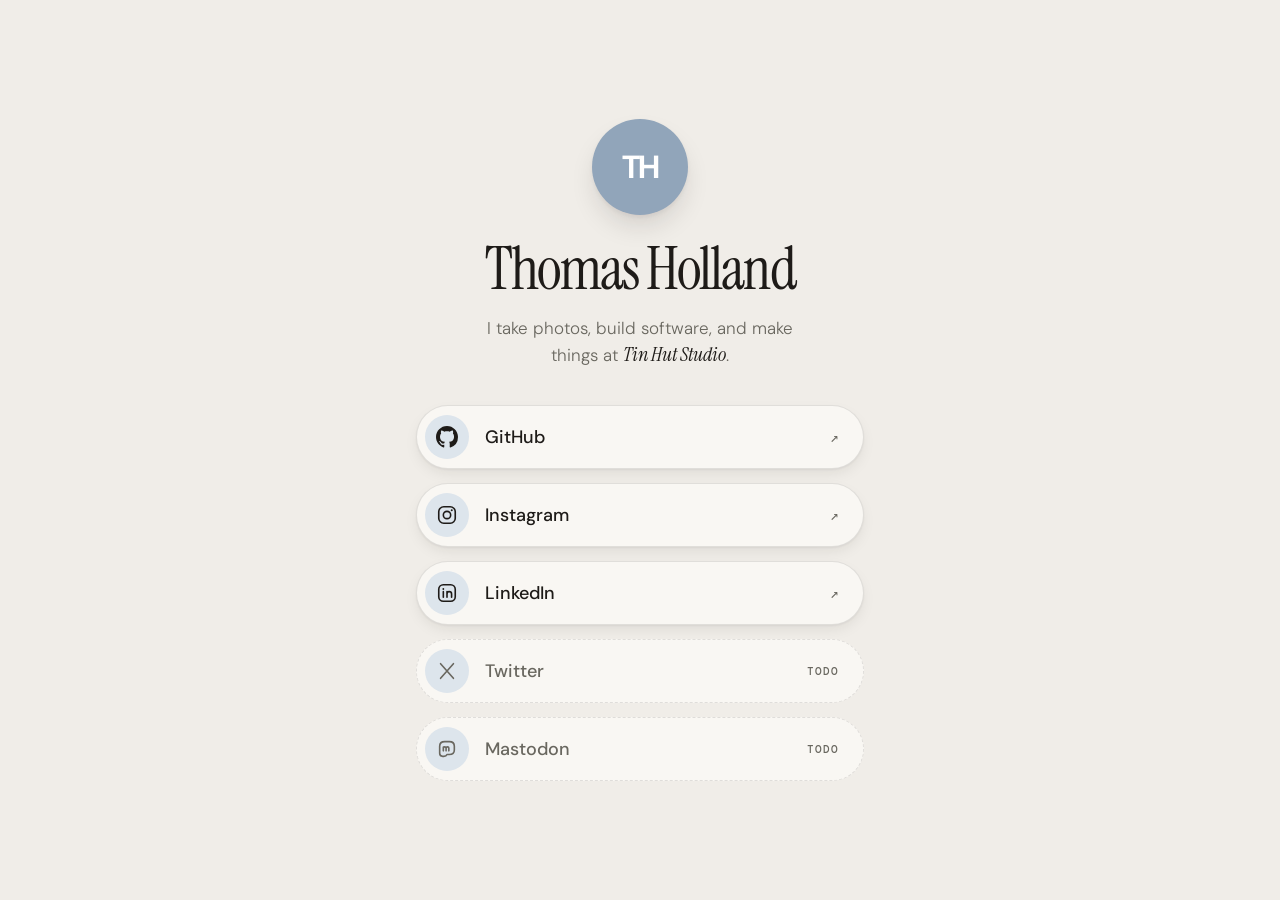
==== index.html @ fc1da15e "Tidy intro wording and OG headline size" ====
<!DOCTYPE html>
<html lang="en-GB">
<head>
<meta charset="utf-8">
<meta name="viewport" content="width=device-width, initial-scale=1">
<title>Thomas Holland: Links</title>
<meta name="description" content="Links for Thomas Holland: photography, software and Tin Hut Studio.">
<link rel="canonical" href="https://thomasholland.link/">
<meta name="theme-color" content="#f0ede8" media="(prefers-color-scheme: light)">
<meta name="theme-color" content="#111110" media="(prefers-color-scheme: dark)">
<link rel="icon" type="image/svg+xml" href="/favicon.svg">
<link rel="apple-touch-icon" href="/apple-touch-icon.png">
<meta property="og:site_name" content="Thomas Holland">
<meta property="og:type" content="website">
<meta property="og:title" content="Thomas Holland: Links">
<meta property="og:description" content="Photography, software and Tin Hut Studio.">
<meta property="og:url" content="https://thomasholland.link/">
<meta property="og:image" content="https://thomasholland.link/og.png">
<meta property="og:image:width" content="1200">
<meta property="og:image:height" content="630">
<meta property="og:image:alt" content="Thomas Holland. Links to GitHub, Instagram, LinkedIn, X and Mastodon.">
<meta name="twitter:card" content="summary_large_image">
<meta name="twitter:title" content="Thomas Holland: Links">
<meta name="twitter:description" content="Photography, software and Tin Hut Studio.">
<meta name="twitter:image" content="https://thomasholland.link/og.png">
<meta name="twitter:image:alt" content="Thomas Holland. Links to GitHub, Instagram, LinkedIn, X and Mastodon.">
<link rel="preload" href="/fonts/instrument-serif-regular.woff2" as="font" type="font/woff2" crossorigin>
<link rel="stylesheet" href="/style.css">
</head>
<body>
<main>
  <div class="avatar" aria-hidden="true">TH</div>
  <h1>Thomas Holland</h1>
  <p class="intro">I take photos, build software, and make things at <em>Tin Hut Studio</em>.</p>
  <nav aria-label="Links">
    <ul class="links">
      <li>
        <a class="link" href="https://github.com/0thomasholland">
          <span class="icon"><svg viewBox="0 0 16 16" aria-hidden="true"><path class="fill" d="M8 0C3.58 0 0 3.58 0 8c0 3.54 2.29 6.53 5.47 7.59.4.07.55-.17.55-.38 0-.19-.01-.82-.01-1.49-2.01.37-2.53-.49-2.69-.94-.09-.23-.48-.94-.82-1.13-.28-.15-.68-.52-.01-.53.63-.01 1.08.58 1.23.82.72 1.21 1.87.87 2.33.66.07-.52.28-.87.51-1.07-1.78-.2-3.64-.89-3.64-3.95 0-.87.31-1.59.82-2.15-.08-.2-.36-1.02.08-2.12 0 0 .67-.21 2.2.82.64-.18 1.32-.27 2-.27.68 0 1.36.09 2 .27 1.53-1.04 2.2-.82 2.2-.82.44 1.1.16 1.92.08 2.12.51.56.82 1.27.82 2.15 0 3.07-1.87 3.75-3.65 3.95.29.25.54.73.54 1.48 0 1.07-.01 1.93-.01 2.2 0 .21.15.46.55.38A8.013 8.013 0 0016 8c0-4.42-3.58-8-8-8z"/></svg></span>
          <span class="label">GitHub</span><span class="arrow" aria-hidden="true">↗</span>
        </a>
      </li>
      <li>
        <a class="link" href="https://www.instagram.com/0th.photo">
          <span class="icon"><svg viewBox="0 0 24 24" aria-hidden="true"><rect x="3" y="3" width="18" height="18" rx="5.5"/><circle cx="12" cy="12" r="4"/><circle class="fill" cx="17.2" cy="6.8" r="1.1"/></svg></span>
          <span class="label">Instagram</span><span class="arrow" aria-hidden="true">↗</span>
        </a>
      </li>
      <li>
        <a class="link" href="https://www.linkedin.com/in/0thomasholland">
          <span class="icon"><svg viewBox="0 0 24 24" aria-hidden="true"><rect x="3" y="3" width="18" height="18" rx="5"/><path d="M8 10.5v6M12 16.5v-6M12 13c0-1.7 1-2.5 2.3-2.5S17 11.3 17 13v3.5"/><circle class="fill" cx="8" cy="7.6" r="1"/></svg></span>
          <span class="label">LinkedIn</span><span class="arrow" aria-hidden="true">↗</span>
        </a>
      </li>
      <li>
        <!-- TODO: Twitter/X handle not found on thomasholland.uk, its sub-sites or the GitHub profile.
             Replace this span with <a class="link" href="https://x.com/HANDLE"> once known. -->
        <span class="link is-todo" data-todo="twitter" role="group" aria-label="Twitter, TODO: add handle">
          <span class="icon"><svg viewBox="0 0 24 24" aria-hidden="true"><path d="M5 4l14 16M19 4L5 20"/></svg></span>
          <span class="label">Twitter</span><span class="arrow" aria-hidden="true">TODO</span>
        </span>
      </li>
      <li>
        <!-- TODO: Mastodon profile not found on thomasholland.uk, its sub-sites or the GitHub profile.
             Replace this span with <a class="link" rel="me" href="https://INSTANCE/@HANDLE"> once known. -->
        <span class="link is-todo" data-todo="mastodon" role="group" aria-label="Mastodon, TODO: add profile">
          <span class="icon"><svg viewBox="0 0 24 24" aria-hidden="true"><path d="M7 20c-1.500-.3-3-1.200-3-3.500V9c0-3.300 2.300-5 5.500-5h5C17.700 4 20 5.700 20 9v4c0 3.300-2.300 5-5.500 5H12c-.5 1.500-2.500 2.300-5 2z"/><path d="M8 14v-4M8 11c0-1.700 3-1.700 3 0v3M11 11c0-1.700 3-1.700 3 0v3"/></svg></span>
          <span class="label">Mastodon</span><span class="arrow" aria-hidden="true">TODO</span>
        </span>
      </li>
    </ul>
  </nav>
</main>
</body>
</html>
---- style.css ----
@font-face{font-family:"DM Sans";font-style:normal;font-weight:100 1000;font-display:swap;src:url(fonts/dm-sans-variable.woff2) format("woff2")}
@font-face{font-family:"DM Mono";font-style:normal;font-weight:500;font-display:swap;src:url(fonts/dm-mono-medium.woff2) format("woff2")}
@font-face{font-family:"Instrument Serif";font-style:normal;font-weight:400;font-display:swap;src:url(fonts/instrument-serif-regular.woff2) format("woff2")}
@font-face{font-family:"Instrument Serif";font-style:italic;font-weight:400;font-display:swap;src:url(fonts/instrument-serif-italic.woff2) format("woff2")}

:root{
  --bg:#f0ede8;
  --card:#f9f7f3;
  --text:#1e1b18;
  --text-muted:#69675f;
  --accent:#91a5ba;
  --accent-soft:#dde5ec;
  --border:#0000001a;
  --shadow:0 1px 2px #1e1b180d,0 6px 16px -4px #1e1b181a;
  --shadow-lift:0 2px 4px #1e1b180d,0 14px 28px -6px #1e1b1829;
  --bounce:cubic-bezier(.34,1.56,.64,1);
  color-scheme:light dark;
}
@media (prefers-color-scheme:dark){
  :root{
    --bg:#111110;
    --card:#1a1918;
    --text:#eceae4;
    --text-muted:#a09e94;
    --accent-soft:#2a3440;
    --border:#ffffff1c;
    --shadow:0 1px 2px #0006,0 6px 16px -4px #0008;
    --shadow-lift:0 2px 4px #0006,0 14px 28px -6px #000a;
  }
}

*,:before,:after{box-sizing:border-box}
html{background:var(--bg);color:var(--text);font-family:"DM Sans",system-ui,sans-serif;font-size:16px;text-rendering:optimizeLegibility;-webkit-text-size-adjust:100%}
body{margin:0;min-height:100vh;min-height:100dvh;display:grid;place-items:center;padding:clamp(1.5rem,6vw,3rem) 1.25rem;background:var(--bg)}
::selection{background:var(--text);color:var(--bg)}

main{width:100%;max-width:26rem;text-align:center}

.avatar{
  display:grid;place-items:center;width:6rem;height:6rem;margin:0 auto 1.5rem;
  border-radius:50%;background:var(--accent);color:#fff;
  font:700 2rem/1 "DM Sans",system-ui,sans-serif;letter-spacing:-.06em;
  box-shadow:var(--shadow-lift);
  animation:bob 4s ease-in-out infinite;
}
h1{margin:0;font:400 clamp(2.75rem,12vw,3.75rem)/1 "Instrument Serif",Georgia,serif;letter-spacing:-.03em}
.intro{margin:1rem auto 2.25rem;max-width:22rem;color:var(--text-muted);font-size:1.0625rem;font-weight:300;line-height:1.6}
.intro em{white-space:nowrap;font:italic 400 1.2em/1 "Instrument Serif",Georgia,serif;color:var(--text)}

.links{margin:0;padding:0;list-style:none;display:grid;gap:.875rem}
.links li{animation:pop .6s var(--bounce) both}
.links li:nth-child(1){animation-delay:.05s}
.links li:nth-child(2){animation-delay:.12s}
.links li:nth-child(3){animation-delay:.19s}
.links li:nth-child(4){animation-delay:.26s}
.links li:nth-child(5){animation-delay:.33s}

.link{
  display:flex;align-items:center;gap:1rem;min-height:3.75rem;padding:.5rem 1.5rem .5rem .5rem;
  border:1px solid var(--border);border-radius:999px;background:var(--card);color:var(--text);
  box-shadow:var(--shadow);text-decoration:none;font-size:1.0625rem;font-weight:500;text-align:left;
  transition:transform .35s var(--bounce),box-shadow .25s,background-color .25s;
}
.link .icon{
  display:grid;place-items:center;flex:none;width:2.75rem;height:2.75rem;border-radius:50%;
  background:var(--accent-soft);transition:transform .35s var(--bounce),background-color .25s;
}
.link svg{width:1.375rem;height:1.375rem;fill:none;stroke:currentColor;stroke-width:1.75;stroke-linecap:round;stroke-linejoin:round}
.link svg .fill{fill:currentColor;stroke:none}
.link .label{flex:1}
.link .arrow{font:500 .9rem "DM Mono",ui-monospace,monospace;color:var(--text-muted);transition:transform .35s var(--bounce)}

a.link:hover{transform:translateY(-3px) scale(1.025);box-shadow:var(--shadow-lift)}
a.link:hover .icon{transform:rotate(-8deg) scale(1.08);background:var(--accent)}
a.link:hover .arrow{transform:translate(2px,-2px)}
a.link:active{transform:scale(.97);box-shadow:var(--shadow);transition-duration:.12s}
a.link:focus-visible{outline:3px solid var(--text);outline-offset:3px}

.link.is-todo{border-style:dashed;color:var(--text-muted);box-shadow:none;cursor:default}
.link.is-todo .arrow{letter-spacing:.08em;text-transform:uppercase;font-size:.7rem}

@keyframes bob{50%{transform:translateY(-6px) rotate(-3deg)}}
@keyframes pop{from{opacity:0;transform:translateY(18px) scale(.94)}}

@media (min-width:640px){
  main{max-width:28rem}
  .link{min-height:4rem;font-size:1.125rem}
}
@media (prefers-reduced-motion:reduce){
  *,:before,:after{animation:none!important;transition:none!important}
}
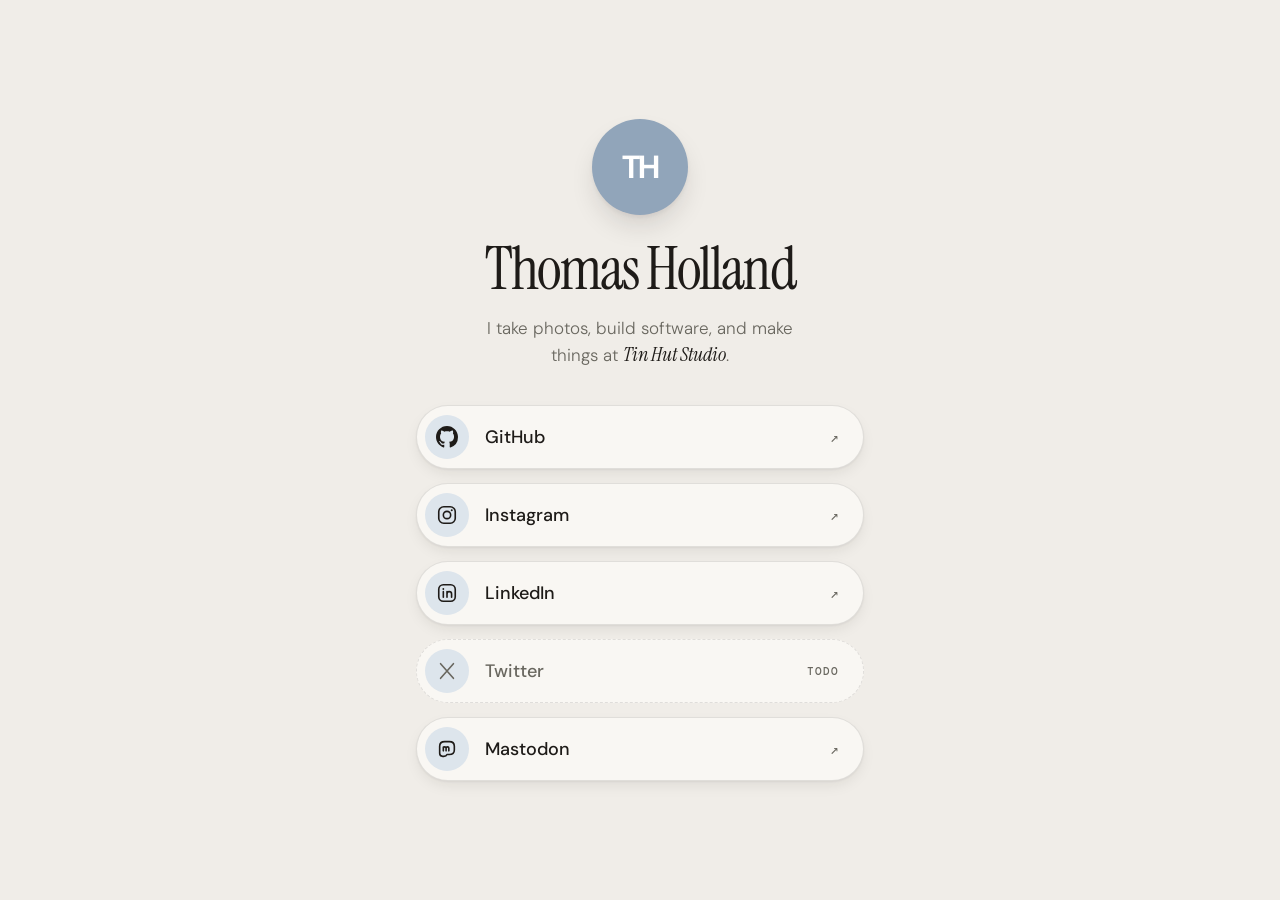
==== commit 4d607807: "Add Mastodon link and full favicon set" ====
--- a/index.html
+++ b/index.html
@@ -8,8 +8,10 @@
 <link rel="canonical" href="https://thomasholland.link/">
 <meta name="theme-color" content="#f0ede8" media="(prefers-color-scheme: light)">
 <meta name="theme-color" content="#111110" media="(prefers-color-scheme: dark)">
+<link rel="icon" href="/favicon.ico" sizes="48x48">
 <link rel="icon" type="image/svg+xml" href="/favicon.svg">
 <link rel="apple-touch-icon" href="/apple-touch-icon.png">
+<link rel="manifest" href="/site.webmanifest">
 <meta property="og:site_name" content="Thomas Holland">
 <meta property="og:type" content="website">
 <meta property="og:title" content="Thomas Holland: Links">
@@ -61,12 +63,10 @@
         </span>
       </li>
       <li>
-        <!-- TODO: Mastodon profile not found on thomasholland.uk, its sub-sites or the GitHub profile.
-             Replace this span with <a class="link" rel="me" href="https://INSTANCE/@HANDLE"> once known. -->
-        <span class="link is-todo" data-todo="mastodon" role="group" aria-label="Mastodon, TODO: add profile">
+        <a class="link" rel="me" href="https://mastodon.social/@0thomasholland">
           <span class="icon"><svg viewBox="0 0 24 24" aria-hidden="true"><path d="M7 20c-1.500-.3-3-1.200-3-3.500V9c0-3.300 2.300-5 5.500-5h5C17.700 4 20 5.700 20 9v4c0 3.300-2.300 5-5.500 5H12c-.5 1.500-2.500 2.300-5 2z"/><path d="M8 14v-4M8 11c0-1.700 3-1.700 3 0v3M11 11c0-1.700 3-1.700 3 0v3"/></svg></span>
-          <span class="label">Mastodon</span><span class="arrow" aria-hidden="true">TODO</span>
-        </span>
+          <span class="label">Mastodon</span><span class="arrow" aria-hidden="true">↗</span>
+        </a>
       </li>
     </ul>
   </nav>
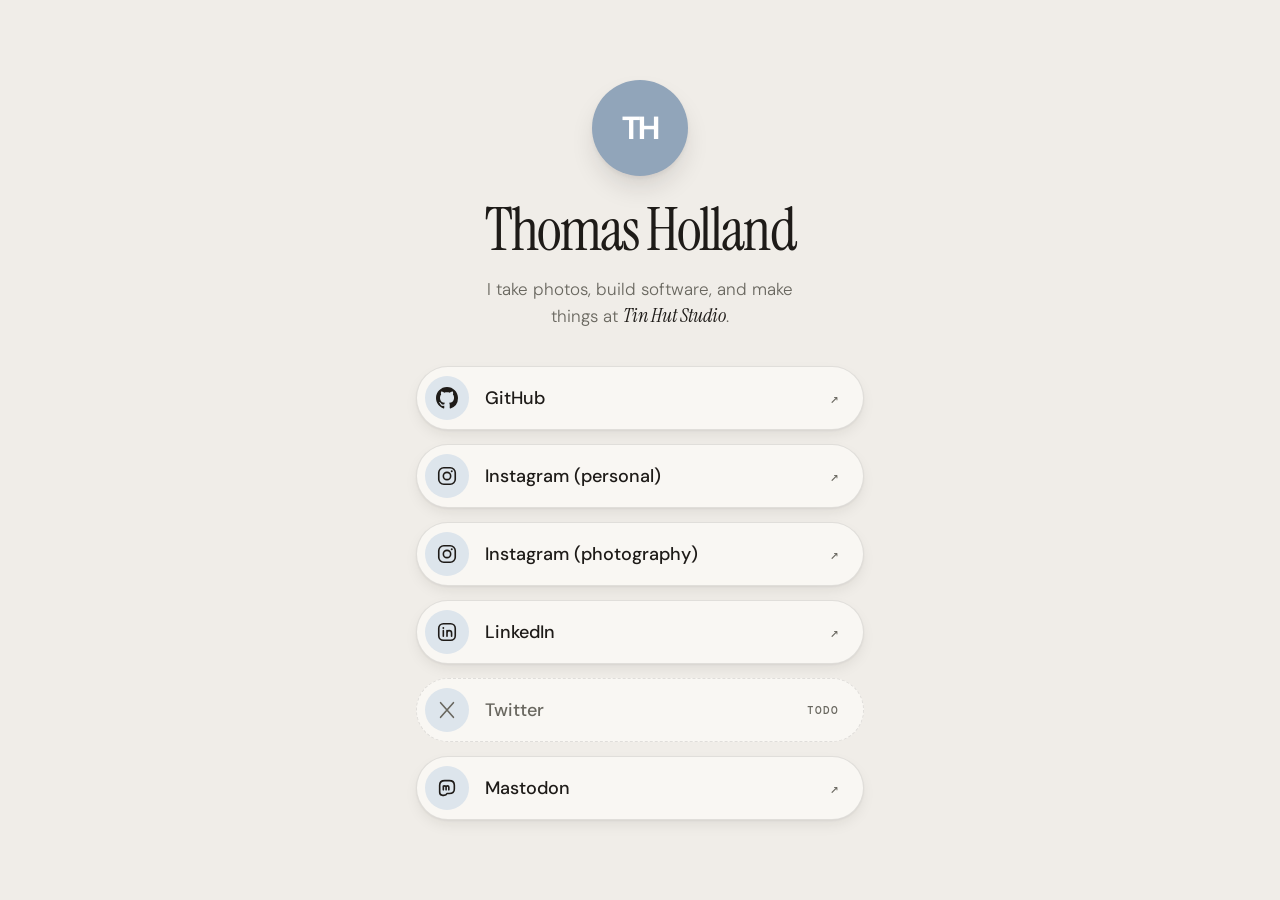
==== commit 3f08a8e3: "Add personal Instagram link" ====
--- a/index.html
+++ b/index.html
@@ -43,9 +43,15 @@
         </a>
       </li>
       <li>
+        <a class="link" href="https://www.instagram.com/0thomasholland">
+          <span class="icon"><svg viewBox="0 0 24 24" aria-hidden="true"><rect x="3" y="3" width="18" height="18" rx="5.5"/><circle cx="12" cy="12" r="4"/><circle class="fill" cx="17.2" cy="6.8" r="1.1"/></svg></span>
+          <span class="label">Instagram (personal)</span><span class="arrow" aria-hidden="true">↗</span>
+        </a>
+      </li>
+      <li>
         <a class="link" href="https://www.instagram.com/0th.photo">
           <span class="icon"><svg viewBox="0 0 24 24" aria-hidden="true"><rect x="3" y="3" width="18" height="18" rx="5.5"/><circle cx="12" cy="12" r="4"/><circle class="fill" cx="17.2" cy="6.8" r="1.1"/></svg></span>
-          <span class="label">Instagram</span><span class="arrow" aria-hidden="true">↗</span>
+          <span class="label">Instagram (photography)</span><span class="arrow" aria-hidden="true">↗</span>
         </a>
       </li>
       <li>
--- a/style.css
+++ b/style.css
@@ -54,6 +54,7 @@
 .links li:nth-child(3){animation-delay:.19s}
 .links li:nth-child(4){animation-delay:.26s}
 .links li:nth-child(5){animation-delay:.33s}
+.links li:nth-child(6){animation-delay:.4s}
 
 .link{
   display:flex;align-items:center;gap:1rem;min-height:3.75rem;padding:.5rem 1.5rem .5rem .5rem;
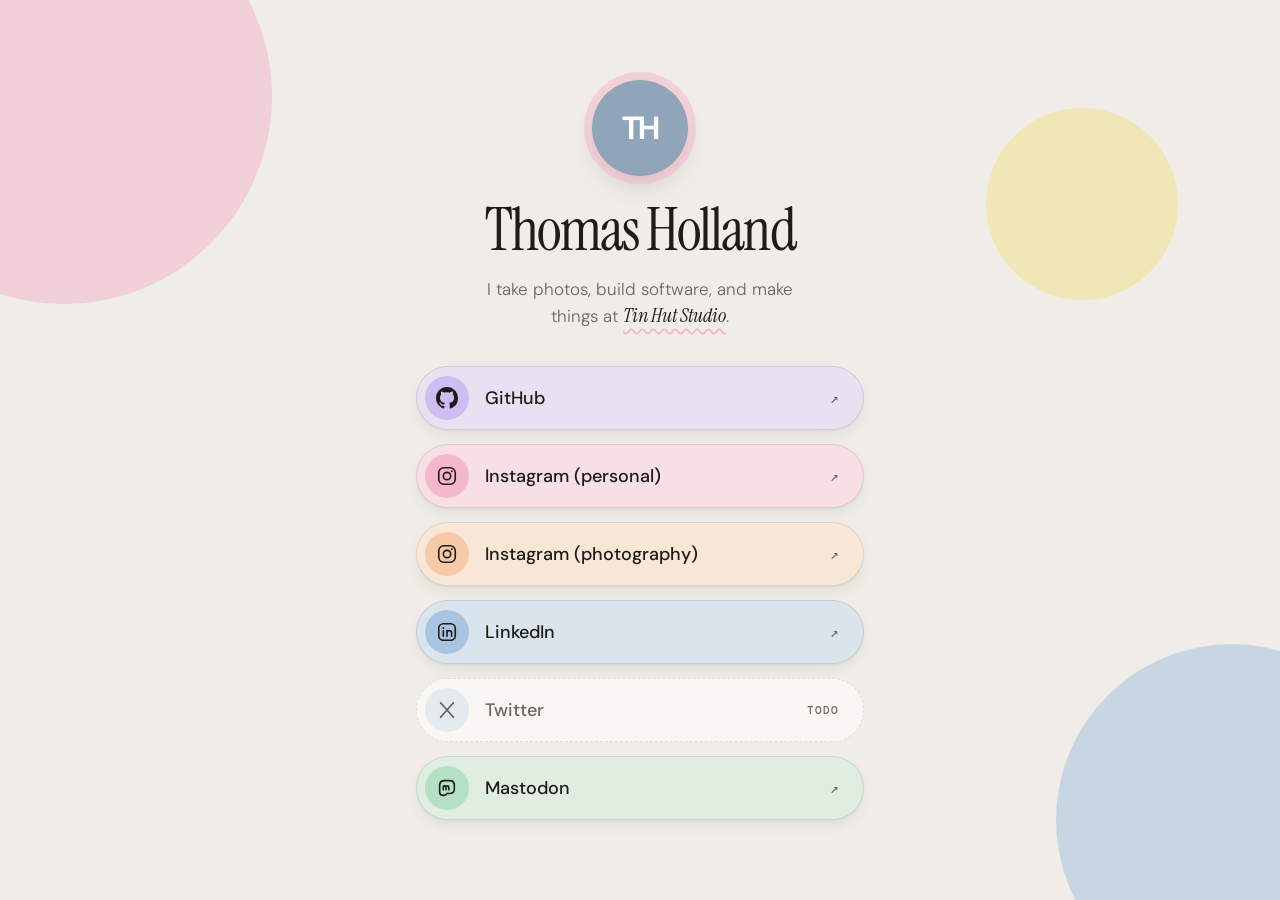
==== commit 44fb5650: "Add pastel link colours, jelly hover and press, drifting background blobs" ====
--- a/index.html
+++ b/index.html
@@ -30,6 +30,7 @@
 <link rel="stylesheet" href="/style.css">
 </head>
 <body>
+<div class="blobs" aria-hidden="true"></div>
 <main>
   <div class="avatar" aria-hidden="true">TH</div>
   <h1>Thomas Holland</h1>
--- a/style.css
+++ b/style.css
@@ -14,6 +14,11 @@
   --shadow:0 1px 2px #1e1b180d,0 6px 16px -4px #1e1b181a;
   --shadow-lift:0 2px 4px #1e1b180d,0 14px 28px -6px #1e1b1829;
   --bounce:cubic-bezier(.34,1.56,.64,1);
+  --tint:38%;
+  --blob-a:#f4b8c8;
+  --blob-b:#a8c4e0;
+  --blob-c:#f3e08a;
+  --blob-opacity:.55;
   color-scheme:light dark;
 }
 @media (prefers-color-scheme:dark){
@@ -26,13 +31,20 @@
     --border:#ffffff1c;
     --shadow:0 1px 2px #0006,0 6px 16px -4px #0008;
     --shadow-lift:0 2px 4px #0006,0 14px 28px -6px #000a;
+    --tint:20%;
+    --blob-opacity:.16;
   }
 }
 
 *,:before,:after{box-sizing:border-box}
 html{background:var(--bg);color:var(--text);font-family:"DM Sans",system-ui,sans-serif;font-size:16px;text-rendering:optimizeLegibility;-webkit-text-size-adjust:100%}
-body{margin:0;min-height:100vh;min-height:100dvh;display:grid;place-items:center;padding:clamp(1.5rem,6vw,3rem) 1.25rem;background:var(--bg)}
+body{position:relative;overflow-x:clip;margin:0;min-height:100vh;min-height:100dvh;display:grid;place-items:center;padding:clamp(1.5rem,6vw,3rem) 1.25rem}
 ::selection{background:var(--text);color:var(--bg)}
+
+body:before,body:after,.blobs{content:"";position:fixed;z-index:-1;border-radius:50%;pointer-events:none;opacity:var(--blob-opacity)}
+body:before{width:26rem;height:26rem;left:-9rem;top:-7rem;background:var(--blob-a);animation:drift 14s ease-in-out infinite}
+body:after{width:22rem;height:22rem;right:-8rem;bottom:-6rem;background:var(--blob-b);animation:drift 17s ease-in-out infinite reverse}
+.blobs{width:12rem;height:12rem;right:8%;top:12%;background:var(--blob-c);animation:drift 11s ease-in-out infinite}
 
 main{width:100%;max-width:26rem;text-align:center}
 
@@ -40,12 +52,12 @@
   display:grid;place-items:center;width:6rem;height:6rem;margin:0 auto 1.5rem;
   border-radius:50%;background:var(--accent);color:#fff;
   font:700 2rem/1 "DM Sans",system-ui,sans-serif;letter-spacing:-.06em;
-  box-shadow:var(--shadow-lift);
-  animation:bob 4s ease-in-out infinite;
+  box-shadow:0 0 0 .5rem color-mix(in srgb,var(--blob-a) 55%,transparent),var(--shadow-lift);
+  animation:bob 3.6s ease-in-out infinite;
 }
 h1{margin:0;font:400 clamp(2.75rem,12vw,3.75rem)/1 "Instrument Serif",Georgia,serif;letter-spacing:-.03em}
 .intro{margin:1rem auto 2.25rem;max-width:22rem;color:var(--text-muted);font-size:1.0625rem;font-weight:300;line-height:1.6}
-.intro em{white-space:nowrap;font:italic 400 1.2em/1 "Instrument Serif",Georgia,serif;color:var(--text)}
+.intro em{white-space:nowrap;text-decoration:underline wavy var(--blob-a) 2px;text-underline-offset:.28em;font:italic 400 1.2em/1 "Instrument Serif",Georgia,serif;color:var(--text)}
 
 .links{margin:0;padding:0;list-style:none;display:grid;gap:.875rem}
 .links li{animation:pop .6s var(--bounce) both}
@@ -56,31 +68,51 @@
 .links li:nth-child(5){animation-delay:.33s}
 .links li:nth-child(6){animation-delay:.4s}
 
+.links li:nth-child(1){--c:#cdbdf0}
+.links li:nth-child(2){--c:#f4b8c8}
+.links li:nth-child(3){--c:#f7c9a6}
+.links li:nth-child(4){--c:#a8c4e0}
+.links li:nth-child(5){--c:#f3e08a}
+.links li:nth-child(6){--c:#b4e0c4}
+
 .link{
   display:flex;align-items:center;gap:1rem;min-height:3.75rem;padding:.5rem 1.5rem .5rem .5rem;
-  border:1px solid var(--border);border-radius:999px;background:var(--card);color:var(--text);
+  border:1px solid var(--border);border-radius:999px;background:color-mix(in srgb,var(--c,var(--accent)) var(--tint),var(--card));color:var(--text);
   box-shadow:var(--shadow);text-decoration:none;font-size:1.0625rem;font-weight:500;text-align:left;
   transition:transform .35s var(--bounce),box-shadow .25s,background-color .25s;
 }
 .link .icon{
   display:grid;place-items:center;flex:none;width:2.75rem;height:2.75rem;border-radius:50%;
-  background:var(--accent-soft);transition:transform .35s var(--bounce),background-color .25s;
+  background:var(--c,var(--accent-soft));color:#1e1b18;transition:transform .35s var(--bounce);
 }
 .link svg{width:1.375rem;height:1.375rem;fill:none;stroke:currentColor;stroke-width:1.75;stroke-linecap:round;stroke-linejoin:round}
 .link svg .fill{fill:currentColor;stroke:none}
 .link .label{flex:1}
 .link .arrow{font:500 .9rem "DM Mono",ui-monospace,monospace;color:var(--text-muted);transition:transform .35s var(--bounce)}
 
-a.link:hover{transform:translateY(-3px) scale(1.025);box-shadow:var(--shadow-lift)}
-a.link:hover .icon{transform:rotate(-8deg) scale(1.08);background:var(--accent)}
+a.link:hover{animation:jelly .7s both;box-shadow:var(--shadow-lift)}
+a.link:hover .icon{transform:rotate(-10deg) scale(1.12)}
 a.link:hover .arrow{transform:translate(2px,-2px)}
-a.link:active{transform:scale(.97);box-shadow:var(--shadow);transition-duration:.12s}
+a.link:active{animation:none;transform:scale(1.03,.88);box-shadow:var(--shadow);transition-duration:.1s}
 a.link:focus-visible{outline:3px solid var(--text);outline-offset:3px}
 
-.link.is-todo{border-style:dashed;color:var(--text-muted);box-shadow:none;cursor:default}
+.link.is-todo{background:var(--card);border-style:dashed;color:var(--text-muted);box-shadow:none;cursor:default}
+.link.is-todo .icon{background:var(--accent-soft);opacity:.7}
 .link.is-todo .arrow{letter-spacing:.08em;text-transform:uppercase;font-size:.7rem}
 
-@keyframes bob{50%{transform:translateY(-6px) rotate(-3deg)}}
+@keyframes bob{
+  0%,100%{transform:translateY(0) scale(1.04,.96)}
+  45%{transform:translateY(-10px) rotate(-4deg) scale(.97,1.03)}
+  60%{transform:translateY(-10px) rotate(-4deg) scale(.97,1.03)}
+}
+@keyframes jelly{
+  0%{transform:scale(1)}
+  25%{transform:translateY(-3px) scale(1.07,.94)}
+  50%{transform:translateY(-4px) scale(.96,1.05)}
+  75%{transform:translateY(-3px) scale(1.03,.98)}
+  100%{transform:translateY(-3px) scale(1.04)}
+}
+@keyframes drift{50%{transform:translate(2.5rem,1.5rem) scale(1.08)}}
 @keyframes pop{from{opacity:0;transform:translateY(18px) scale(.94)}}
 
 @media (min-width:640px){
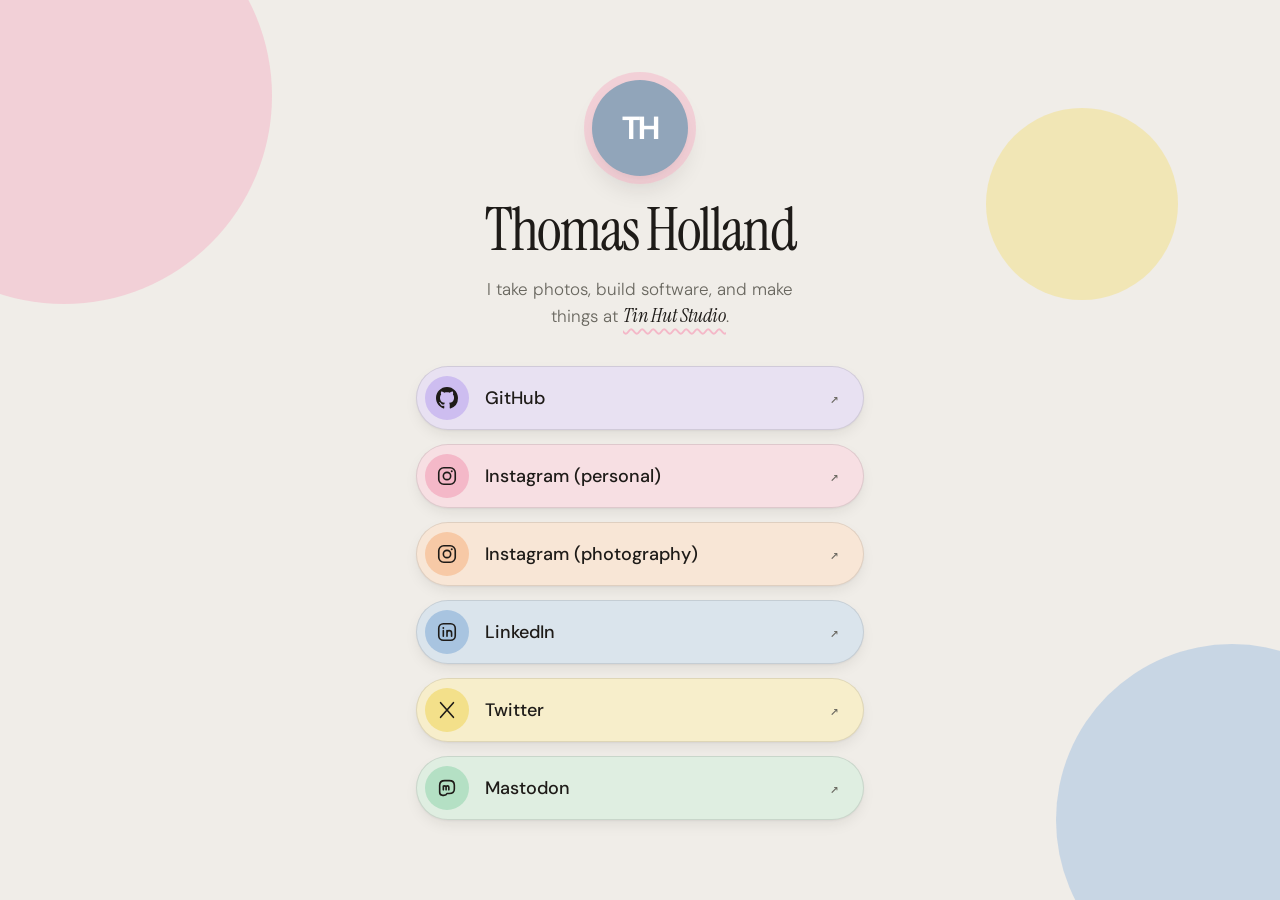
==== commit 34725eec: "Link Twitter profile and remove placeholder styles" ====
--- a/index.html
+++ b/index.html
@@ -62,12 +62,10 @@
         </a>
       </li>
       <li>
-        <!-- TODO: Twitter/X handle not found on thomasholland.uk, its sub-sites or the GitHub profile.
-             Replace this span with <a class="link" href="https://x.com/HANDLE"> once known. -->
-        <span class="link is-todo" data-todo="twitter" role="group" aria-label="Twitter, TODO: add handle">
+        <a class="link" href="https://x.com/0thomasholland">
           <span class="icon"><svg viewBox="0 0 24 24" aria-hidden="true"><path d="M5 4l14 16M19 4L5 20"/></svg></span>
-          <span class="label">Twitter</span><span class="arrow" aria-hidden="true">TODO</span>
-        </span>
+          <span class="label">Twitter</span><span class="arrow" aria-hidden="true">↗</span>
+        </a>
       </li>
       <li>
         <a class="link" rel="me" href="https://mastodon.social/@0thomasholland">
--- a/style.css
+++ b/style.css
@@ -96,9 +96,6 @@
 a.link:active{animation:none;transform:scale(1.03,.88);box-shadow:var(--shadow);transition-duration:.1s}
 a.link:focus-visible{outline:3px solid var(--text);outline-offset:3px}
 
-.link.is-todo{background:var(--card);border-style:dashed;color:var(--text-muted);box-shadow:none;cursor:default}
-.link.is-todo .icon{background:var(--accent-soft);opacity:.7}
-.link.is-todo .arrow{letter-spacing:.08em;text-transform:uppercase;font-size:.7rem}
 
 @keyframes bob{
   0%,100%{transform:translateY(0) scale(1.04,.96)}
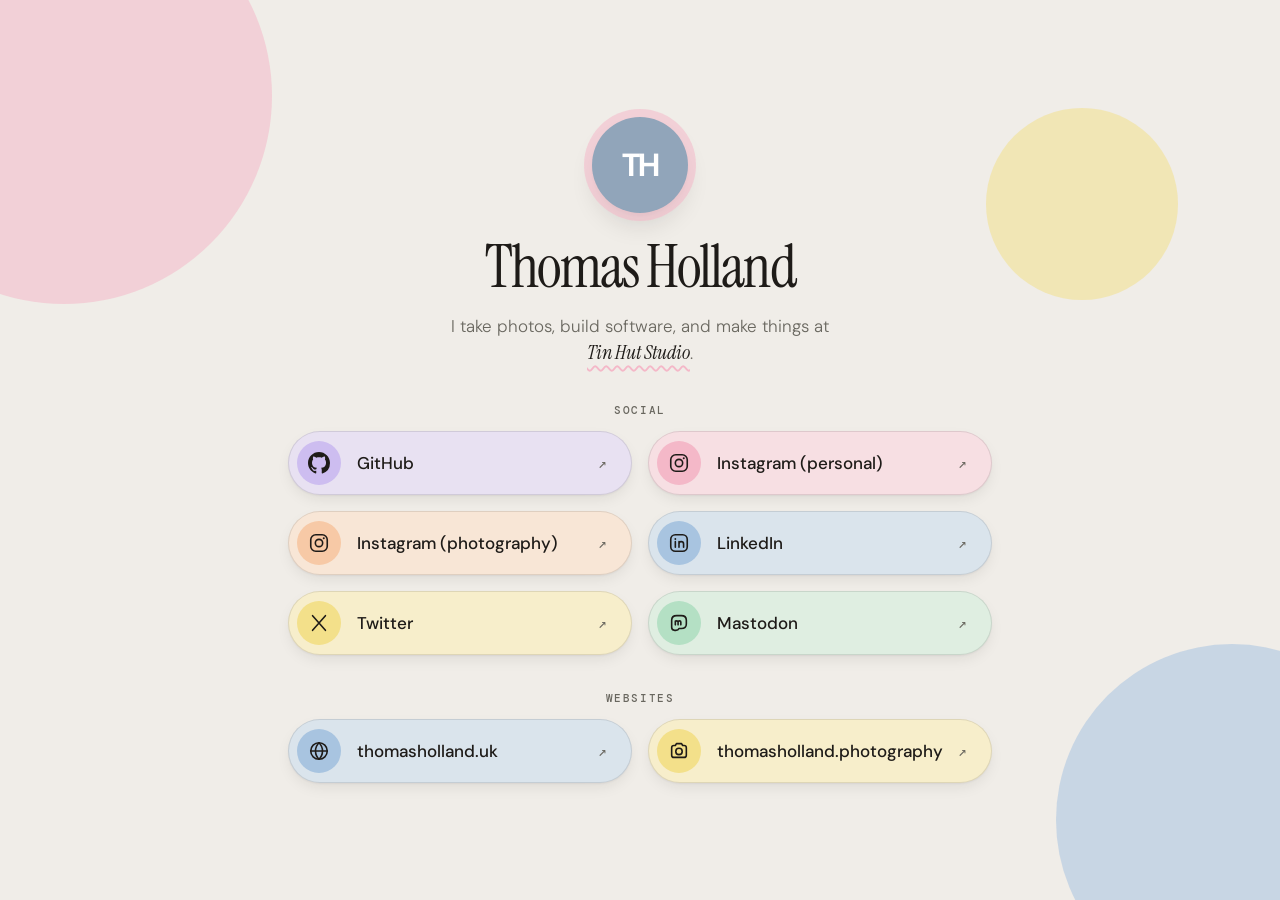
==== commit 9e7d2b2e: "Two-column layout from 700px and add Websites section" ====
--- a/index.html
+++ b/index.html
@@ -35,7 +35,8 @@
   <div class="avatar" aria-hidden="true">TH</div>
   <h1>Thomas Holland</h1>
   <p class="intro">I take photos, build software, and make things at <em>Tin Hut Studio</em>.</p>
-  <nav aria-label="Links">
+  <nav aria-labelledby="social-heading">
+    <h2 id="social-heading">Social</h2>
     <ul class="links">
       <li>
         <a class="link" href="https://github.com/0thomasholland">
@@ -75,6 +76,23 @@
       </li>
     </ul>
   </nav>
+  <nav aria-labelledby="websites-heading">
+    <h2 id="websites-heading">Websites</h2>
+    <ul class="links sites">
+      <li>
+        <a class="link" href="https://thomasholland.uk">
+          <span class="icon"><svg viewBox="0 0 24 24" aria-hidden="true"><circle cx="12" cy="12" r="9"/><path d="M3 12h18M12 3c2.600 2.500 3.800 5.500 3.800 9S14.600 18.500 12 21c-2.600-2.500-3.800-5.500-3.800-9S9.400 5.500 12 3z"/></svg></span>
+          <span class="label">thomasholland.uk</span><span class="arrow" aria-hidden="true">↗</span>
+        </a>
+      </li>
+      <li>
+        <a class="link" href="https://thomasholland.photography">
+          <span class="icon"><svg viewBox="0 0 24 24" aria-hidden="true"><path d="M4 8.500A2.500 2.500 0 016.500 6H8l1.200-2h5.600L16 6h1.500A2.500 2.500 0 0120 8.500v8a2.500 2.500 0 01-2.500 2.500h-11A2.500 2.500 0 014 16.500z"/><circle cx="12" cy="12.500" r="3.500"/></svg></span>
+          <span class="label">thomasholland.photography</span><span class="arrow" aria-hidden="true">↗</span>
+        </a>
+      </li>
+    </ul>
+  </nav>
 </main>
 </body>
 </html>
--- a/style.css
+++ b/style.css
@@ -59,6 +59,8 @@
 .intro{margin:1rem auto 2.25rem;max-width:22rem;color:var(--text-muted);font-size:1.0625rem;font-weight:300;line-height:1.6}
 .intro em{white-space:nowrap;text-decoration:underline wavy var(--blob-a) 2px;text-underline-offset:.28em;font:italic 400 1.2em/1 "Instrument Serif",Georgia,serif;color:var(--text)}
 
+h2{margin:2.25rem 0 .875rem;font:500 .7rem "DM Mono",ui-monospace,monospace;letter-spacing:.14em;text-transform:uppercase;color:var(--text-muted)}
+nav:first-of-type h2{margin-top:0}
 .links{margin:0;padding:0;list-style:none;display:grid;gap:.875rem}
 .links li{animation:pop .6s var(--bounce) both}
 .links li:nth-child(1){animation-delay:.05s}
@@ -74,6 +76,8 @@
 .links li:nth-child(4){--c:#a8c4e0}
 .links li:nth-child(5){--c:#f3e08a}
 .links li:nth-child(6){--c:#b4e0c4}
+.links.sites li:nth-child(1){--c:#a8c4e0}
+.links.sites li:nth-child(2){--c:#f3e08a}
 
 .link{
   display:flex;align-items:center;gap:1rem;min-height:3.75rem;padding:.5rem 1.5rem .5rem .5rem;
@@ -87,7 +91,7 @@
 }
 .link svg{width:1.375rem;height:1.375rem;fill:none;stroke:currentColor;stroke-width:1.75;stroke-linecap:round;stroke-linejoin:round}
 .link svg .fill{fill:currentColor;stroke:none}
-.link .label{flex:1}
+.link .label{flex:1;min-width:0}
 .link .arrow{font:500 .9rem "DM Mono",ui-monospace,monospace;color:var(--text-muted);transition:transform .35s var(--bounce)}
 
 a.link:hover{animation:jelly .7s both;box-shadow:var(--shadow-lift)}
@@ -112,10 +116,14 @@
 @keyframes drift{50%{transform:translate(2.5rem,1.5rem) scale(1.08)}}
 @keyframes pop{from{opacity:0;transform:translateY(18px) scale(.94)}}
 
-@media (min-width:640px){
-  main{max-width:28rem}
-  .link{min-height:4rem;font-size:1.125rem}
+@media (min-width:700px){
+  main{max-width:44rem}
+  .intro{max-width:30rem}
+  .links{grid-template-columns:repeat(2,minmax(0,1fr));gap:1rem}
+  .link{min-height:4rem;font-size:1.0625rem}
 }
+@media (min-width:700px) and (max-width:899px){.link{gap:.75rem;padding-right:1rem;font-size:1rem}}
+@media (max-width:420px){.link .label{font-size:1rem;overflow-wrap:anywhere}}
 @media (prefers-reduced-motion:reduce){
   *,:before,:after{animation:none!important;transition:none!important}
 }
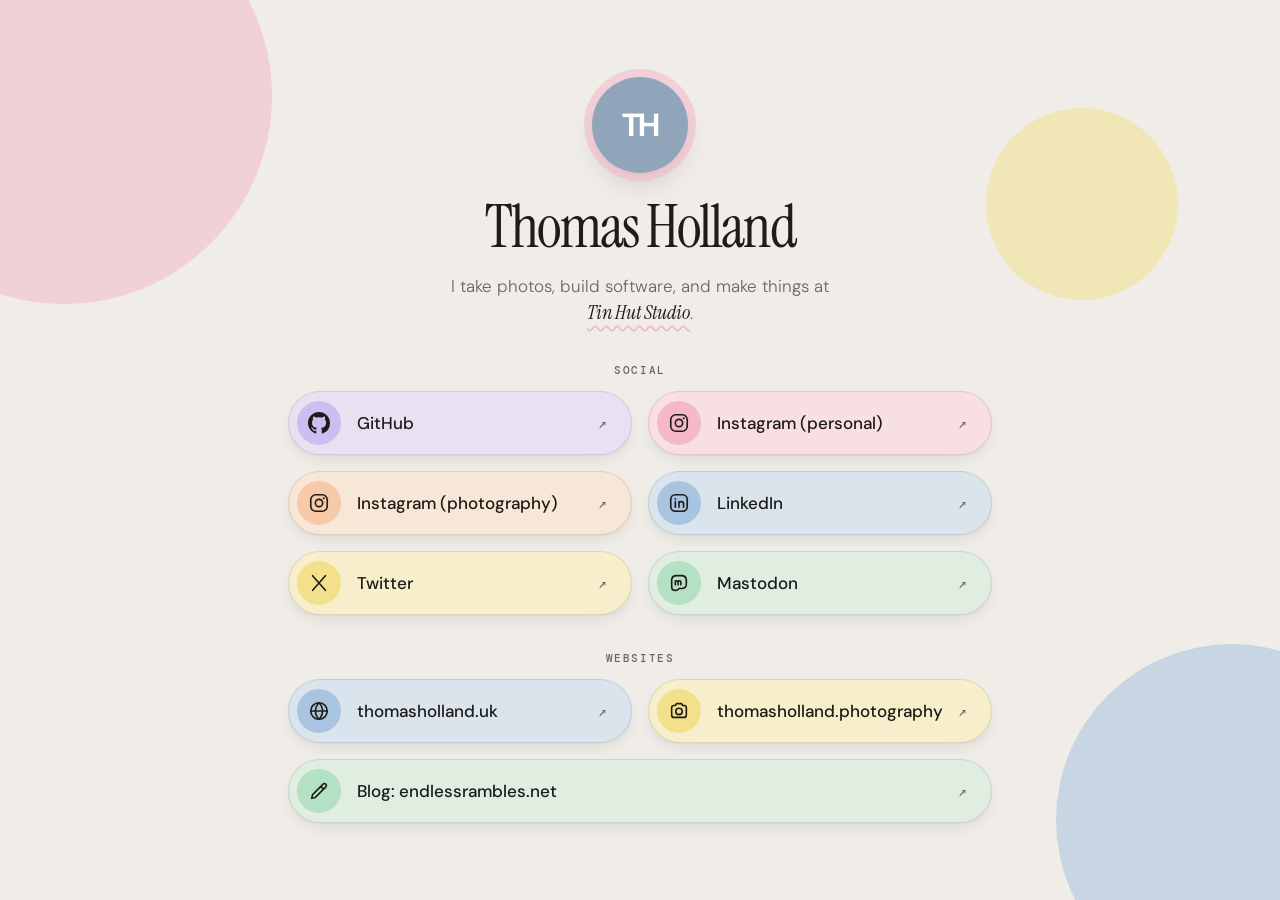
==== commit 3a048480: "Add blog link" ====
--- a/index.html
+++ b/index.html
@@ -91,6 +91,12 @@
           <span class="label">thomasholland.photography</span><span class="arrow" aria-hidden="true">↗</span>
         </a>
       </li>
+      <li>
+        <a class="link" href="https://endlessrambles.net">
+          <span class="icon"><svg viewBox="0 0 24 24" aria-hidden="true"><path d="M4 20l1-4L16.500 4.500a2 2 0 012.800 0l.2.2a2 2 0 010 2.800L8 19zM14 7l3 3"/></svg></span>
+          <span class="label">Blog: endlessrambles.net</span><span class="arrow" aria-hidden="true">↗</span>
+        </a>
+      </li>
     </ul>
   </nav>
 </main>
--- a/style.css
+++ b/style.css
@@ -78,6 +78,7 @@
 .links li:nth-child(6){--c:#b4e0c4}
 .links.sites li:nth-child(1){--c:#a8c4e0}
 .links.sites li:nth-child(2){--c:#f3e08a}
+.links.sites li:nth-child(3){--c:#b4e0c4}
 
 .link{
   display:flex;align-items:center;gap:1rem;min-height:3.75rem;padding:.5rem 1.5rem .5rem .5rem;
@@ -120,6 +121,7 @@
   main{max-width:44rem}
   .intro{max-width:30rem}
   .links{grid-template-columns:repeat(2,minmax(0,1fr));gap:1rem}
+  .links li:last-child:nth-child(odd){grid-column:1/-1}
   .link{min-height:4rem;font-size:1.0625rem}
 }
 @media (min-width:700px) and (max-width:899px){.link{gap:.75rem;padding-right:1rem;font-size:1rem}}
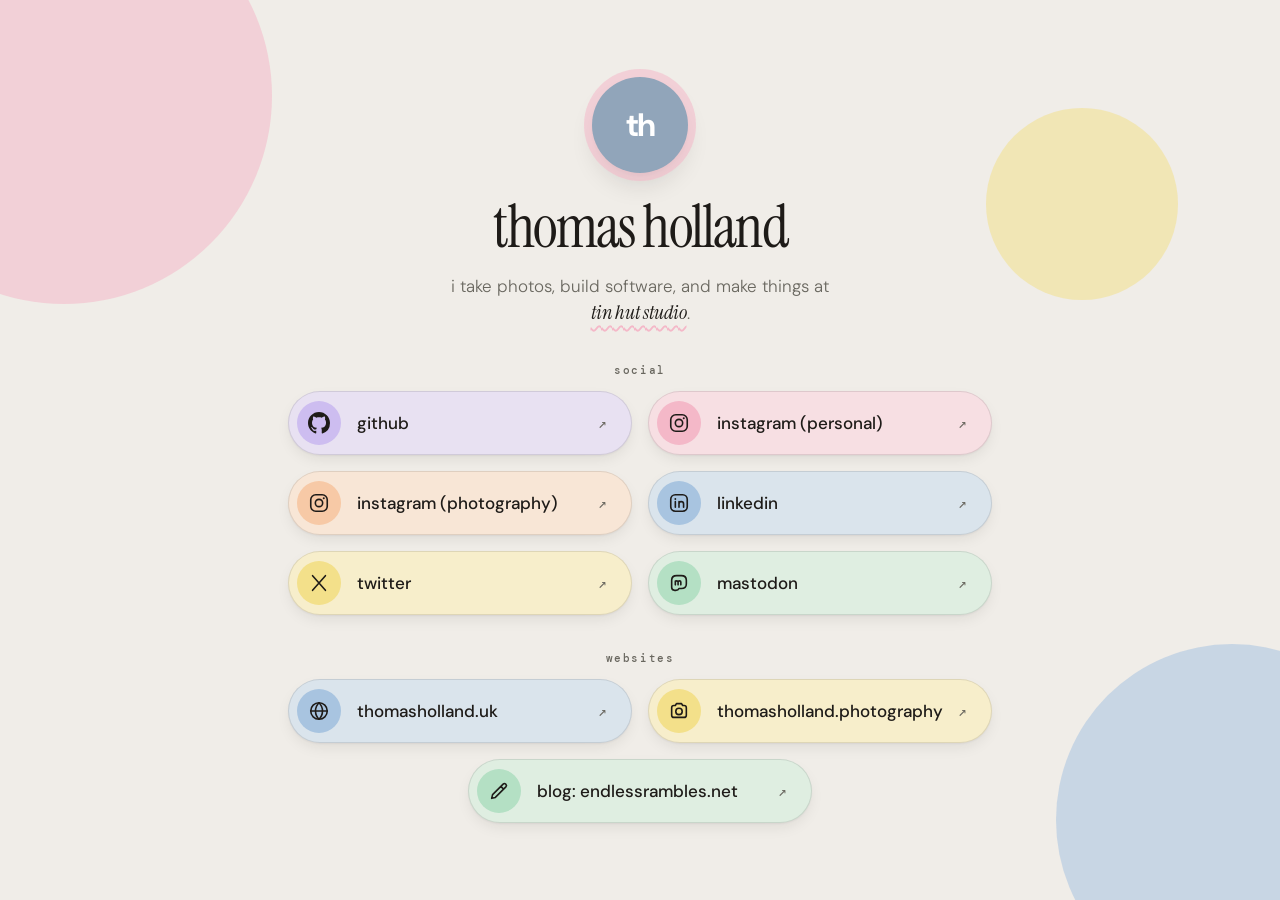
==== commit 94761316: "Centre odd last link, lowercase blog label and all text" ====
--- a/index.html
+++ b/index.html
@@ -94,7 +94,7 @@
       <li>
         <a class="link" href="https://endlessrambles.net">
           <span class="icon"><svg viewBox="0 0 24 24" aria-hidden="true"><path d="M4 20l1-4L16.500 4.500a2 2 0 012.800 0l.2.2a2 2 0 010 2.800L8 19zM14 7l3 3"/></svg></span>
-          <span class="label">Blog: endlessrambles.net</span><span class="arrow" aria-hidden="true">↗</span>
+          <span class="label">blog: endlessrambles.net</span><span class="arrow" aria-hidden="true">↗</span>
         </a>
       </li>
     </ul>
--- a/style.css
+++ b/style.css
@@ -38,7 +38,7 @@
 
 *,:before,:after{box-sizing:border-box}
 html{background:var(--bg);color:var(--text);font-family:"DM Sans",system-ui,sans-serif;font-size:16px;text-rendering:optimizeLegibility;-webkit-text-size-adjust:100%}
-body{position:relative;overflow-x:clip;margin:0;min-height:100vh;min-height:100dvh;display:grid;place-items:center;padding:clamp(1.5rem,6vw,3rem) 1.25rem}
+body{text-transform:lowercase;position:relative;overflow-x:clip;margin:0;min-height:100vh;min-height:100dvh;display:grid;place-items:center;padding:clamp(1.5rem,6vw,3rem) 1.25rem}
 ::selection{background:var(--text);color:var(--bg)}
 
 body:before,body:after,.blobs{content:"";position:fixed;z-index:-1;border-radius:50%;pointer-events:none;opacity:var(--blob-opacity)}
@@ -59,7 +59,7 @@
 .intro{margin:1rem auto 2.25rem;max-width:22rem;color:var(--text-muted);font-size:1.0625rem;font-weight:300;line-height:1.6}
 .intro em{white-space:nowrap;text-decoration:underline wavy var(--blob-a) 2px;text-underline-offset:.28em;font:italic 400 1.2em/1 "Instrument Serif",Georgia,serif;color:var(--text)}
 
-h2{margin:2.25rem 0 .875rem;font:500 .7rem "DM Mono",ui-monospace,monospace;letter-spacing:.14em;text-transform:uppercase;color:var(--text-muted)}
+h2{margin:2.25rem 0 .875rem;font:500 .7rem "DM Mono",ui-monospace,monospace;letter-spacing:.14em;color:var(--text-muted)}
 nav:first-of-type h2{margin-top:0}
 .links{margin:0;padding:0;list-style:none;display:grid;gap:.875rem}
 .links li{animation:pop .6s var(--bounce) both}
@@ -121,7 +121,7 @@
   main{max-width:44rem}
   .intro{max-width:30rem}
   .links{grid-template-columns:repeat(2,minmax(0,1fr));gap:1rem}
-  .links li:last-child:nth-child(odd){grid-column:1/-1}
+  .links li:last-child:nth-child(odd){grid-column:1/-1;justify-self:center;width:calc(50% - .5rem)}
   .link{min-height:4rem;font-size:1.0625rem}
 }
 @media (min-width:700px) and (max-width:899px){.link{gap:.75rem;padding-right:1rem;font-size:1rem}}
